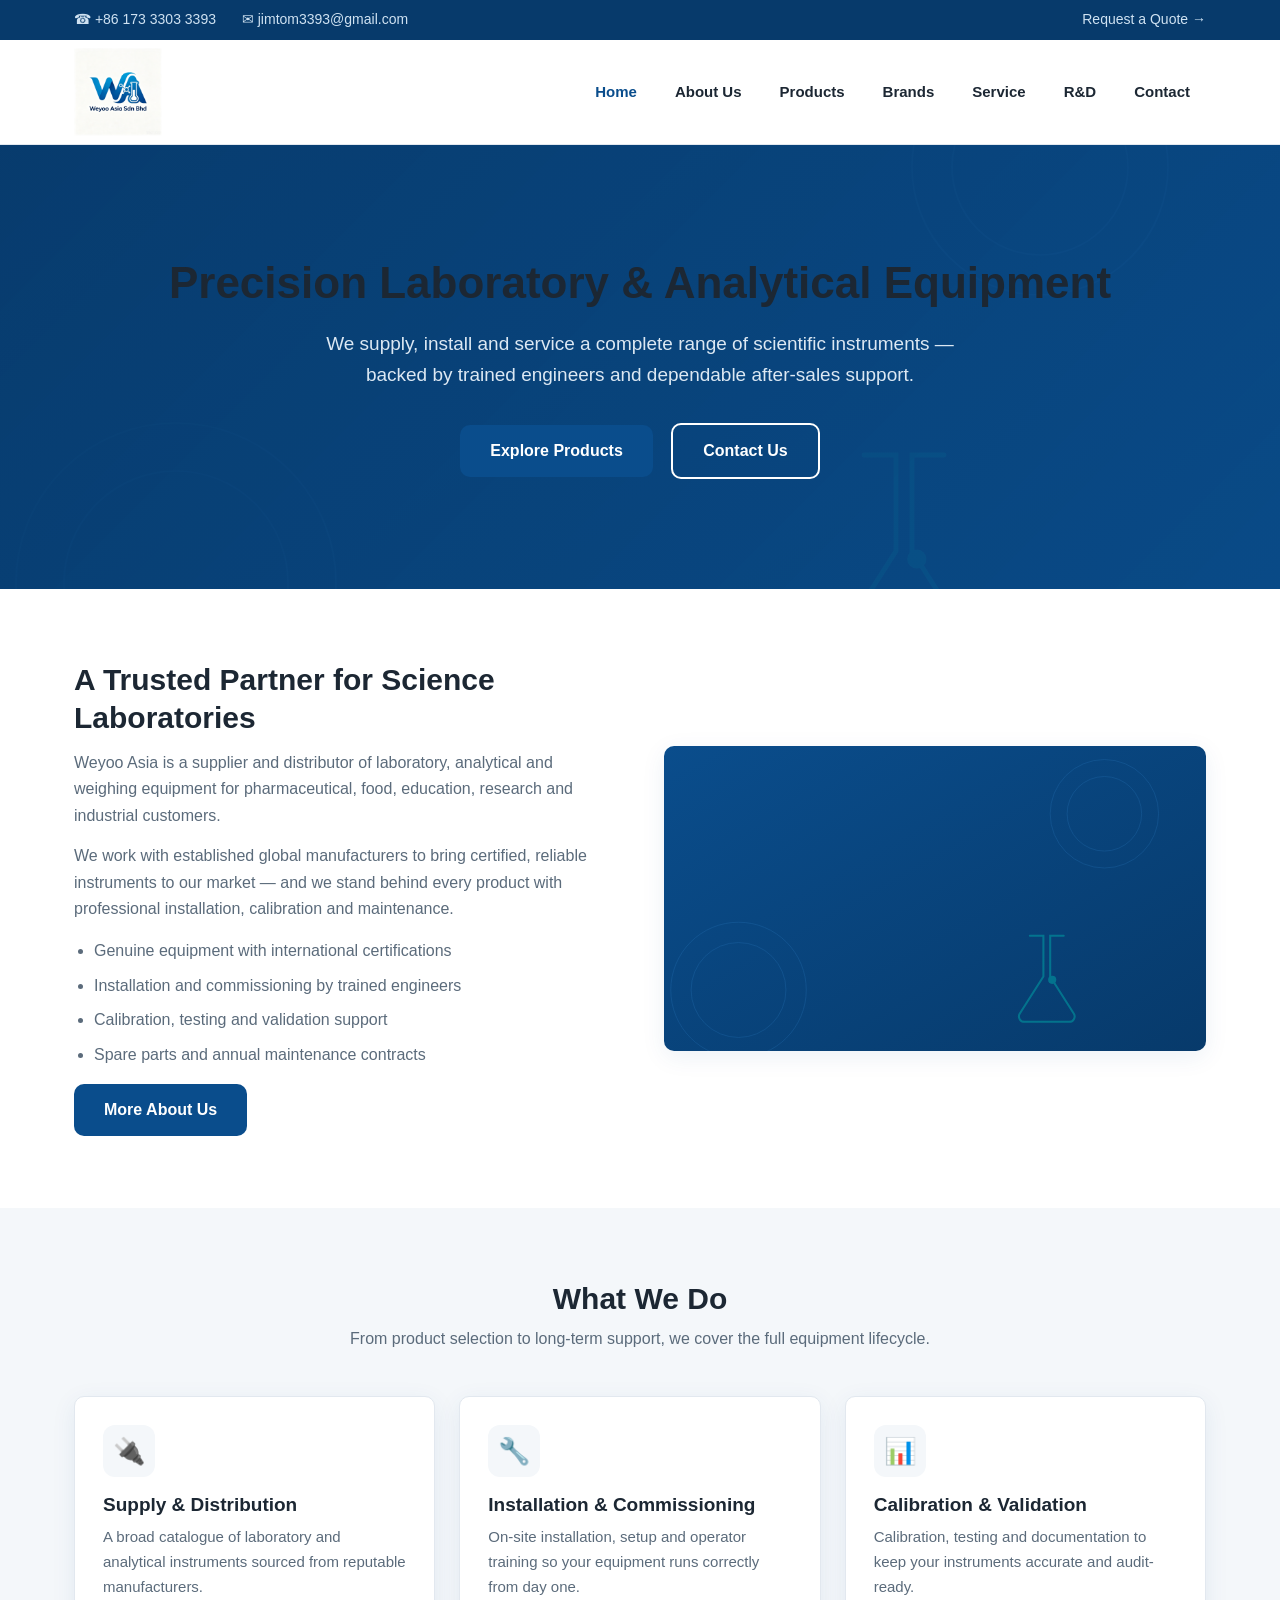
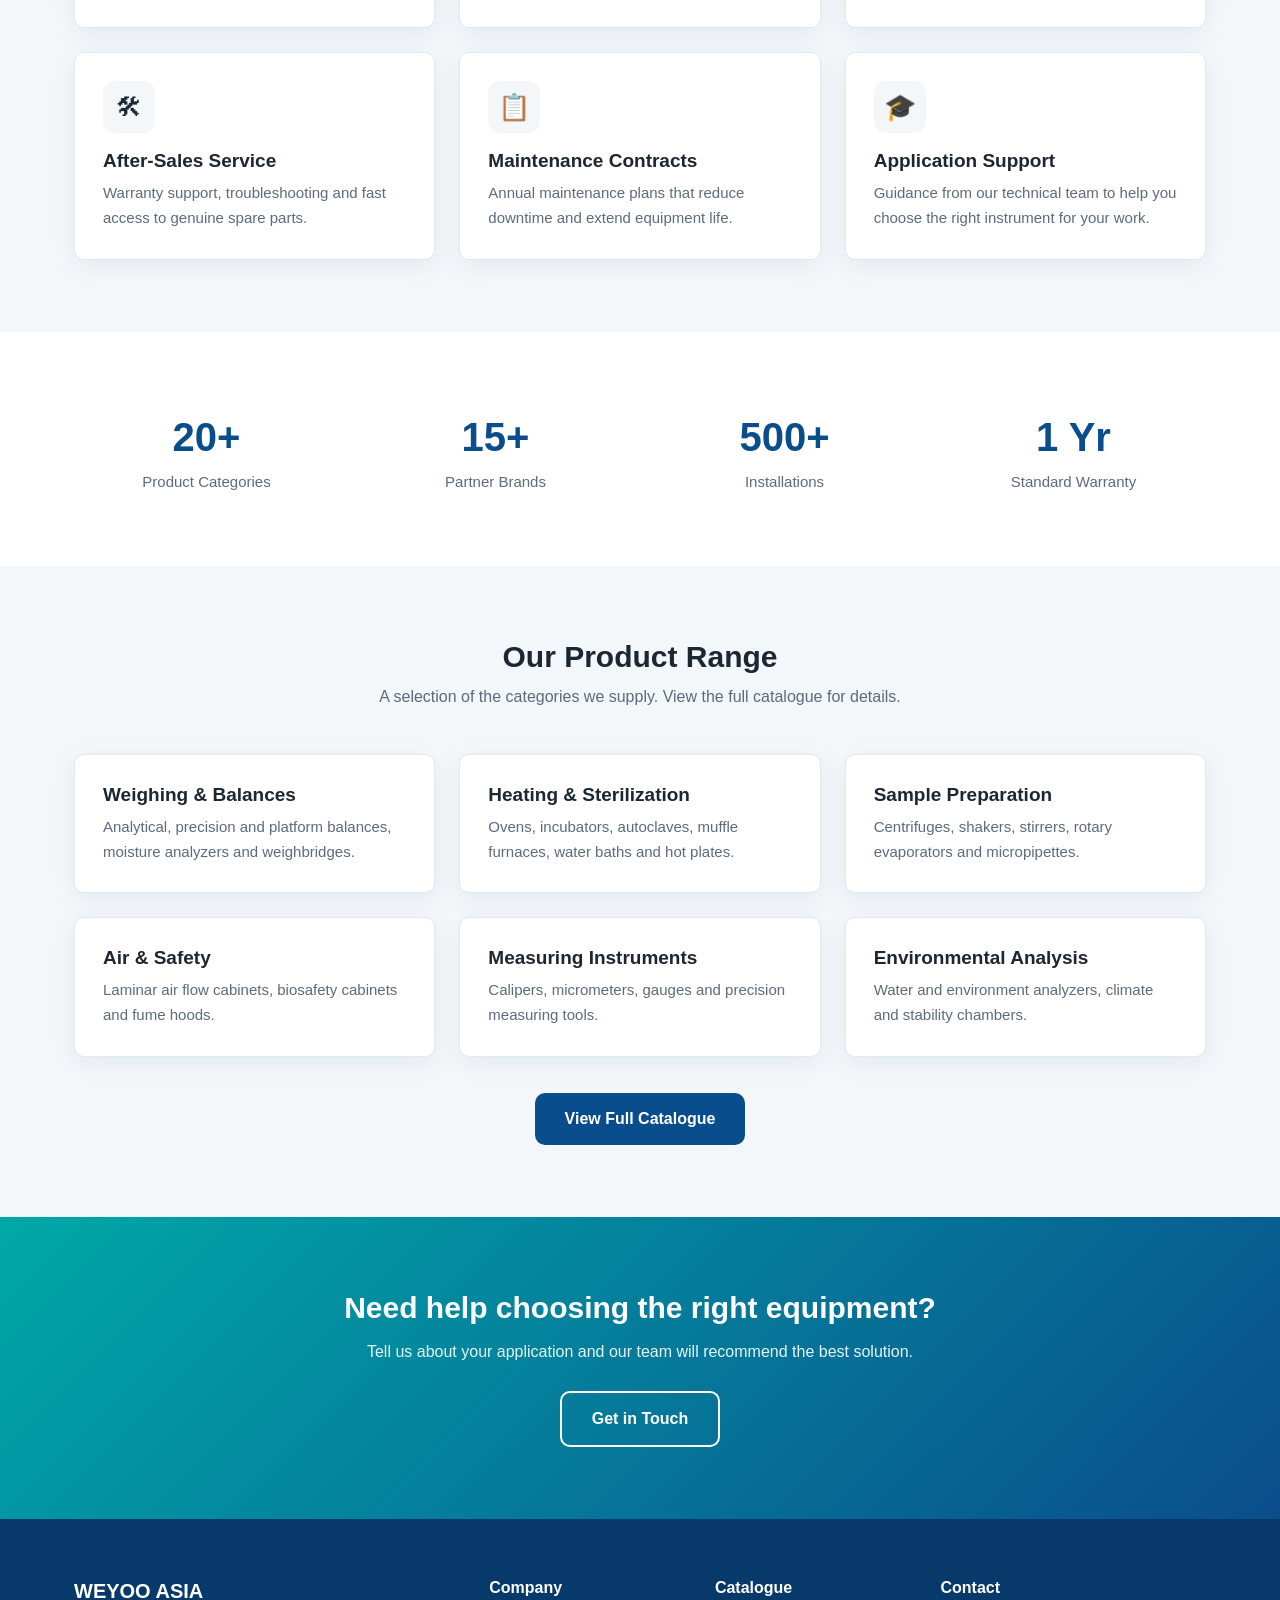
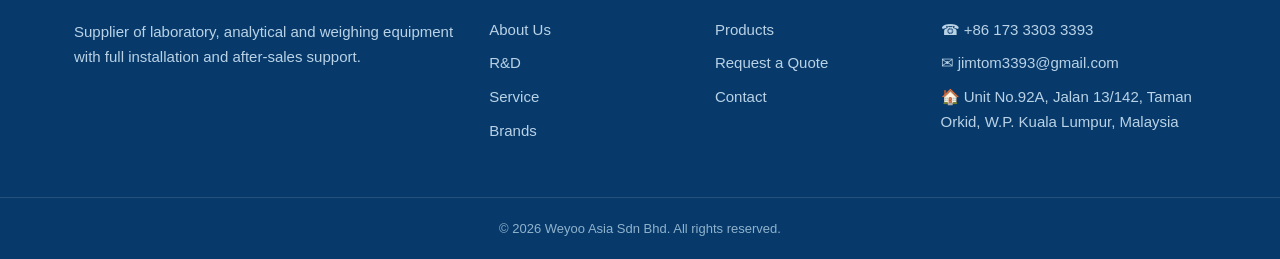
==== index.html @ 928137fc "Initial website for Weyoo Asia" ====
<!DOCTYPE html>
<html lang="en">
<head>
  <meta charset="UTF-8" />
  <meta name="viewport" content="width=device-width, initial-scale=1.0" />
  <title>Weyoo Asia — Laboratory & Analytical Equipment Supplier</title>
  <meta name="description" content="Weyoo Asia supplies laboratory, analytical and weighing equipment with installation, calibration and after-sales service." />
  <link rel="icon" href="assets/logo.png" />
  <link rel="stylesheet" href="css/style.css" />
</head>
<body>

  <!-- Top bar -->
  <div class="topbar">
    <div class="container">
      <div class="tb-contact">
        <span>&#9742; +86 173 3303 3393</span>
        <span>&#9993; jimtom3393@gmail.com</span>
      </div>
      <div><a href="contact.html">Request a Quote &rarr;</a></div>
    </div>
  </div>

  <!-- Header -->
  <header class="site-header">
    <div class="container">
      <a class="logo" href="index.html">
        <img src="assets/logo.png" alt="Weyoo Asia logo" />
      </a>
      <button class="nav-toggle" aria-label="Menu">&#9776;</button>
      <nav class="nav">
        <a href="index.html">Home</a>
        <a href="about.html">About Us</a>
        <a href="products.html">Products</a>
        <a href="brands.html">Brands</a>
        <a href="service.html">Service</a>
        <a href="research-and-development.html">R&amp;D</a>
        <a href="contact.html">Contact</a>
      </nav>
    </div>
  </header>

  <!-- Hero -->
  <section class="hero">
    <div class="container">
      <h1>Precision Laboratory &amp; Analytical Equipment</h1>
      <p>We supply, install and service a complete range of scientific instruments — backed by trained engineers and dependable after-sales support.</p>
      <a class="btn" href="products.html">Explore Products</a>
      <a class="btn ghost" href="contact.html">Contact Us</a>
    </div>
  </section>

  <!-- About intro -->
  <section>
    <div class="container split">
      <div>
        <h2>A Trusted Partner for Science Laboratories</h2>
        <p>Weyoo Asia is a supplier and distributor of laboratory, analytical and weighing equipment for pharmaceutical, food, education, research and industrial customers.</p>
        <p>We work with established global manufacturers to bring certified, reliable instruments to our market — and we stand behind every product with professional installation, calibration and maintenance.</p>
        <ul>
          <li>Genuine equipment with international certifications</li>
          <li>Installation and commissioning by trained engineers</li>
          <li>Calibration, testing and validation support</li>
          <li>Spare parts and annual maintenance contracts</li>
        </ul>
        <a class="btn" href="about.html">More About Us</a>
      </div>
      <div>
        <img src="assets/hero.svg" alt="Laboratory equipment" />
      </div>
    </div>
  </section>

  <!-- Services -->
  <section class="bg-soft">
    <div class="container">
      <h2 class="section-title">What We Do</h2>
      <p class="section-sub">From product selection to long-term support, we cover the full equipment lifecycle.</p>
      <div class="grid grid-3">
        <div class="card">
          <div class="icon">&#128268;</div>
          <h3>Supply &amp; Distribution</h3>
          <p>A broad catalogue of laboratory and analytical instruments sourced from reputable manufacturers.</p>
        </div>
        <div class="card">
          <div class="icon">&#128295;</div>
          <h3>Installation &amp; Commissioning</h3>
          <p>On-site installation, setup and operator training so your equipment runs correctly from day one.</p>
        </div>
        <div class="card">
          <div class="icon">&#128202;</div>
          <h3>Calibration &amp; Validation</h3>
          <p>Calibration, testing and documentation to keep your instruments accurate and audit-ready.</p>
        </div>
        <div class="card">
          <div class="icon">&#128736;</div>
          <h3>After-Sales Service</h3>
          <p>Warranty support, troubleshooting and fast access to genuine spare parts.</p>
        </div>
        <div class="card">
          <div class="icon">&#128203;</div>
          <h3>Maintenance Contracts</h3>
          <p>Annual maintenance plans that reduce downtime and extend equipment life.</p>
        </div>
        <div class="card">
          <div class="icon">&#127891;</div>
          <h3>Application Support</h3>
          <p>Guidance from our technical team to help you choose the right instrument for your work.</p>
        </div>
      </div>
    </div>
  </section>

  <!-- Stats -->
  <section>
    <div class="container">
      <div class="stats">
        <div class="stat"><div class="num">20+</div><div class="label">Product Categories</div></div>
        <div class="stat"><div class="num">15+</div><div class="label">Partner Brands</div></div>
        <div class="stat"><div class="num">500+</div><div class="label">Installations</div></div>
        <div class="stat"><div class="num">1 Yr</div><div class="label">Standard Warranty</div></div>
      </div>
    </div>
  </section>

  <!-- Product preview -->
  <section class="bg-soft">
    <div class="container">
      <h2 class="section-title">Our Product Range</h2>
      <p class="section-sub">A selection of the categories we supply. View the full catalogue for details.</p>
      <div class="grid grid-3">
        <div class="card"><h3>Weighing &amp; Balances</h3><p>Analytical, precision and platform balances, moisture analyzers and weighbridges.</p></div>
        <div class="card"><h3>Heating &amp; Sterilization</h3><p>Ovens, incubators, autoclaves, muffle furnaces, water baths and hot plates.</p></div>
        <div class="card"><h3>Sample Preparation</h3><p>Centrifuges, shakers, stirrers, rotary evaporators and micropipettes.</p></div>
        <div class="card"><h3>Air &amp; Safety</h3><p>Laminar air flow cabinets, biosafety cabinets and fume hoods.</p></div>
        <div class="card"><h3>Measuring Instruments</h3><p>Calipers, micrometers, gauges and precision measuring tools.</p></div>
        <div class="card"><h3>Environmental Analysis</h3><p>Water and environment analyzers, climate and stability chambers.</p></div>
      </div>
      <p style="text-align:center;margin-top:36px;"><a class="btn" href="products.html">View Full Catalogue</a></p>
    </div>
  </section>

  <!-- CTA -->
  <section class="cta-band">
    <div class="container">
      <h2>Need help choosing the right equipment?</h2>
      <p>Tell us about your application and our team will recommend the best solution.</p>
      <a class="btn ghost" href="contact.html">Get in Touch</a>
    </div>
  </section>

  <!-- Footer -->
  <footer class="site-footer">
    <div class="container">
      <div>
        <div class="footer-logo">WEYOO ASIA</div>
        <p>Supplier of laboratory, analytical and weighing equipment with full installation and after-sales support.</p>
      </div>
      <div>
        <h4>Company</h4>
        <ul>
          <li><a href="about.html">About Us</a></li>
          <li><a href="research-and-development.html">R&amp;D</a></li>
          <li><a href="service.html">Service</a></li>
          <li><a href="brands.html">Brands</a></li>
        </ul>
      </div>
      <div>
        <h4>Catalogue</h4>
        <ul>
          <li><a href="products.html">Products</a></li>
          <li><a href="contact.html">Request a Quote</a></li>
          <li><a href="contact.html">Contact</a></li>
        </ul>
      </div>
      <div>
        <h4>Contact</h4>
        <ul>
          <li>&#9742; +86 173 3303 3393</li>
          <li>&#9993; jimtom3393@gmail.com</li>
          <li>&#127968; Unit No.92A, Jalan 13/142, Taman Orkid, W.P. Kuala Lumpur, Malaysia</li>
        </ul>
      </div>
    </div>
    <div class="footer-bottom">
      &copy; <span class="js-year">2026</span> Weyoo Asia Sdn Bhd. All rights reserved.
    </div>
  </footer>

  <script src="js/main.js"></script>
</body>
</html>
---- css/style.css ----
/* ===== Base ===== */
:root {
  --brand: #0a4d8c;
  --brand-dark: #073a6b;
  --brand-light: #2f7fc4;
  --accent: #00a8a8;
  --ink: #1c2733;
  --muted: #5b6b7b;
  --bg: #ffffff;
  --bg-soft: #f4f7fa;
  --border: #e2e8ef;
  --radius: 10px;
  --shadow: 0 6px 24px rgba(10, 77, 140, 0.08);
  --max: 1180px;
}

* { box-sizing: border-box; margin: 0; padding: 0; }

html { scroll-behavior: smooth; }

body {
  font-family: "Segoe UI", "Helvetica Neue", Arial, "PingFang SC", "Microsoft YaHei", sans-serif;
  color: var(--ink);
  background: var(--bg);
  line-height: 1.65;
  -webkit-font-smoothing: antialiased;
}

img { max-width: 100%; display: block; }

a { color: var(--brand); text-decoration: none; }
a:hover { color: var(--brand-light); }

.container { max-width: var(--max); margin: 0 auto; padding: 0 24px; }

section { padding: 72px 0; }

h1, h2, h3 { line-height: 1.25; color: var(--ink); }
h2.section-title {
  font-size: 30px;
  text-align: center;
  margin-bottom: 8px;
}
.section-sub {
  text-align: center;
  color: var(--muted);
  max-width: 620px;
  margin: 0 auto 44px;
}

.btn {
  display: inline-block;
  background: var(--brand);
  color: #fff;
  padding: 13px 30px;
  border-radius: var(--radius);
  font-weight: 600;
  transition: background .2s, transform .2s;
}
.btn:hover { background: var(--brand-dark); color: #fff; transform: translateY(-2px); }
.btn.ghost {
  background: transparent;
  border: 2px solid #fff;
  color: #fff;
}
.btn.ghost:hover { background: #fff; color: var(--brand); }

/* ===== Top bar ===== */
.topbar {
  background: var(--brand-dark);
  color: #cfe2f2;
  font-size: 14px;
}
.topbar .container {
  display: flex;
  justify-content: space-between;
  align-items: center;
  height: 40px;
  flex-wrap: wrap;
}
.topbar a { color: #cfe2f2; }
.topbar a:hover { color: #fff; }
.topbar .tb-contact span { margin-right: 22px; }

/* ===== Header / Nav ===== */
.site-header {
  position: sticky;
  top: 0;
  background: #fff;
  border-bottom: 1px solid var(--border);
  z-index: 100;
}
.site-header .container {
  display: flex;
  align-items: center;
  justify-content: space-between;
  height: 104px;
}
.logo { display: flex; align-items: center; gap: 12px; }
.logo img { height: 88px; width: auto; }

.nav { display: flex; gap: 6px; }
.nav a {
  padding: 10px 16px;
  font-weight: 600;
  font-size: 15px;
  color: var(--ink);
  border-radius: 8px;
}
.nav a:hover { background: var(--bg-soft); color: var(--brand); }
.nav a.active { color: var(--brand); }

.nav-toggle {
  display: none;
  background: none;
  border: none;
  font-size: 26px;
  color: var(--brand);
  cursor: pointer;
}

/* ===== Hero ===== */
.hero {
  background: linear-gradient(135deg, rgba(7,58,107,.92), rgba(10,77,140,.82)),
    url("../assets/hero.svg") center/cover no-repeat;
  color: #fff;
  text-align: center;
  padding: 110px 0;
}
.hero h1 { font-size: 44px; margin-bottom: 18px; }
.hero p { font-size: 19px; color: #dce8f3; max-width: 680px; margin: 0 auto 32px; }
.hero .btn + .btn { margin-left: 14px; }

.page-hero {
  background: linear-gradient(135deg, var(--brand-dark), var(--brand));
  color: #fff;
  padding: 64px 0;
  text-align: center;
}
.page-hero h1 { font-size: 36px; }
.page-hero p { color: #cfe2f2; margin-top: 8px; }
.breadcrumb { font-size: 14px; color: #aecbe5; margin-top: 10px; }
.breadcrumb a { color: #aecbe5; }

/* ===== Cards / grids ===== */
.grid { display: grid; gap: 24px; }
.grid-3 { grid-template-columns: repeat(3, 1fr); }
.grid-4 { grid-template-columns: repeat(4, 1fr); }
.grid-2 { grid-template-columns: repeat(2, 1fr); }

.card {
  background: #fff;
  border: 1px solid var(--border);
  border-radius: var(--radius);
  padding: 28px;
  box-shadow: var(--shadow);
  transition: transform .2s, box-shadow .2s;
}
.card:hover { transform: translateY(-4px); box-shadow: 0 12px 32px rgba(10,77,140,.14); }
.card .icon {
  width: 52px; height: 52px;
  background: var(--bg-soft);
  border-radius: 12px;
  display: flex; align-items: center; justify-content: center;
  font-size: 26px;
  margin-bottom: 16px;
}
.card h3 { font-size: 19px; margin-bottom: 8px; }
.card p { color: var(--muted); font-size: 15px; }

/* ===== Product categories ===== */
.cat-grid { display: grid; grid-template-columns: repeat(3, 1fr); gap: 20px; }
.cat {
  border: 1px solid var(--border);
  border-radius: var(--radius);
  padding: 22px 24px;
  background: #fff;
  transition: border-color .2s, box-shadow .2s;
}
.cat:hover { border-color: var(--brand-light); box-shadow: var(--shadow); }
.cat h3 { font-size: 17px; color: var(--brand); margin-bottom: 8px; }
.cat ul { list-style: none; }
.cat li { color: var(--muted); font-size: 14px; padding: 3px 0 3px 16px; position: relative; }
.cat li::before { content: "›"; position: absolute; left: 0; color: var(--brand-light); }

/* ===== Split section ===== */
.split { display: grid; grid-template-columns: 1fr 1fr; gap: 48px; align-items: center; }
.split img { border-radius: var(--radius); box-shadow: var(--shadow); }
.split h2 { font-size: 30px; margin-bottom: 14px; }
.split p { color: var(--muted); margin-bottom: 14px; }
.split ul { margin: 16px 0; padding-left: 20px; color: var(--muted); }
.split ul li { margin-bottom: 8px; }

.bg-soft { background: var(--bg-soft); }

/* ===== Stats ===== */
.stats { display: grid; grid-template-columns: repeat(4, 1fr); gap: 24px; text-align: center; }
.stat .num { font-size: 40px; font-weight: 800; color: var(--brand); }
.stat .label { color: var(--muted); font-size: 15px; }

/* ===== Brands ===== */
.brand-grid { display: grid; grid-template-columns: repeat(4, 1fr); gap: 20px; }
.brand-item {
  border: 1px solid var(--border);
  border-radius: var(--radius);
  padding: 24px 20px;
  text-align: center;
  background: #fff;
  height: 130px;
  display: flex;
  align-items: center;
  justify-content: center;
  transition: border-color .2s, box-shadow .2s, transform .2s;
}
.brand-item:hover { border-color: var(--brand-light); box-shadow: var(--shadow); transform: translateY(-3px); }
.brand-item img { max-height: 80px; max-width: 100%; width: auto; object-fit: contain; }

/* ===== CTA band ===== */
.cta-band {
  background: linear-gradient(135deg, var(--accent), var(--brand));
  color: #fff;
  text-align: center;
}
.cta-band h2 { font-size: 30px; color: #fff; margin-bottom: 12px; }
.cta-band p { color: #e4f6f6; margin-bottom: 26px; }

/* ===== Contact ===== */
.contact-grid { display: grid; grid-template-columns: 1fr 1.2fr; gap: 40px; }
.info-list { list-style: none; }
.info-list li { display: flex; gap: 14px; margin-bottom: 22px; }
.info-list .ico { font-size: 22px; }
.info-list strong { display: block; color: var(--ink); }
.info-list span { color: var(--muted); }

form .field { margin-bottom: 18px; }
form label { display: block; font-weight: 600; margin-bottom: 6px; font-size: 14px; }
form input, form textarea, form select {
  width: 100%;
  padding: 12px 14px;
  border: 1px solid var(--border);
  border-radius: 8px;
  font-family: inherit;
  font-size: 15px;
}
form input:focus, form textarea:focus, form select:focus {
  outline: none;
  border-color: var(--brand-light);
}
form textarea { min-height: 130px; resize: vertical; }
.form-note { font-size: 13px; color: var(--muted); margin-top: 10px; }

/* ===== Footer ===== */
.site-footer {
  background: var(--brand-dark);
  color: #b9d2e6;
  padding: 56px 0 0;
  font-size: 15px;
}
.site-footer .container { display: grid; grid-template-columns: 2fr 1fr 1fr 1.4fr; gap: 36px; }
.site-footer h4 { color: #fff; margin-bottom: 16px; font-size: 16px; }
.site-footer a { color: #b9d2e6; }
.site-footer a:hover { color: #fff; }
.site-footer ul { list-style: none; }
.site-footer ul li { margin-bottom: 9px; }
.footer-logo { font-weight: 800; font-size: 20px; color: #fff; margin-bottom: 12px; }
.footer-bottom {
  border-top: 1px solid rgba(255,255,255,.12);
  margin-top: 44px;
  padding: 20px 0;
  text-align: center;
  font-size: 13px;
  color: #8fb2cc;
}

/* ===== Responsive ===== */
@media (max-width: 900px) {
  .grid-3, .grid-4, .cat-grid, .stats { grid-template-columns: repeat(2, 1fr); }
  .brand-grid { grid-template-columns: repeat(3, 1fr); }
  .split, .contact-grid { grid-template-columns: 1fr; }
  .site-footer .container { grid-template-columns: 1fr 1fr; }
  .nav {
    position: absolute;
    top: 104px; left: 0; right: 0;
    background: #fff;
    flex-direction: column;
    padding: 12px 24px;
    border-bottom: 1px solid var(--border);
    display: none;
  }
  .nav.open { display: flex; }
  .nav-toggle { display: block; }
  .hero h1 { font-size: 32px; }
  .topbar .tb-contact { display: none; }
}
@media (max-width: 560px) {
  .grid-3, .grid-4, .cat-grid, .stats, .brand-grid { grid-template-columns: 1fr; }
  .site-footer .container { grid-template-columns: 1fr; }
  section { padding: 52px 0; }
}
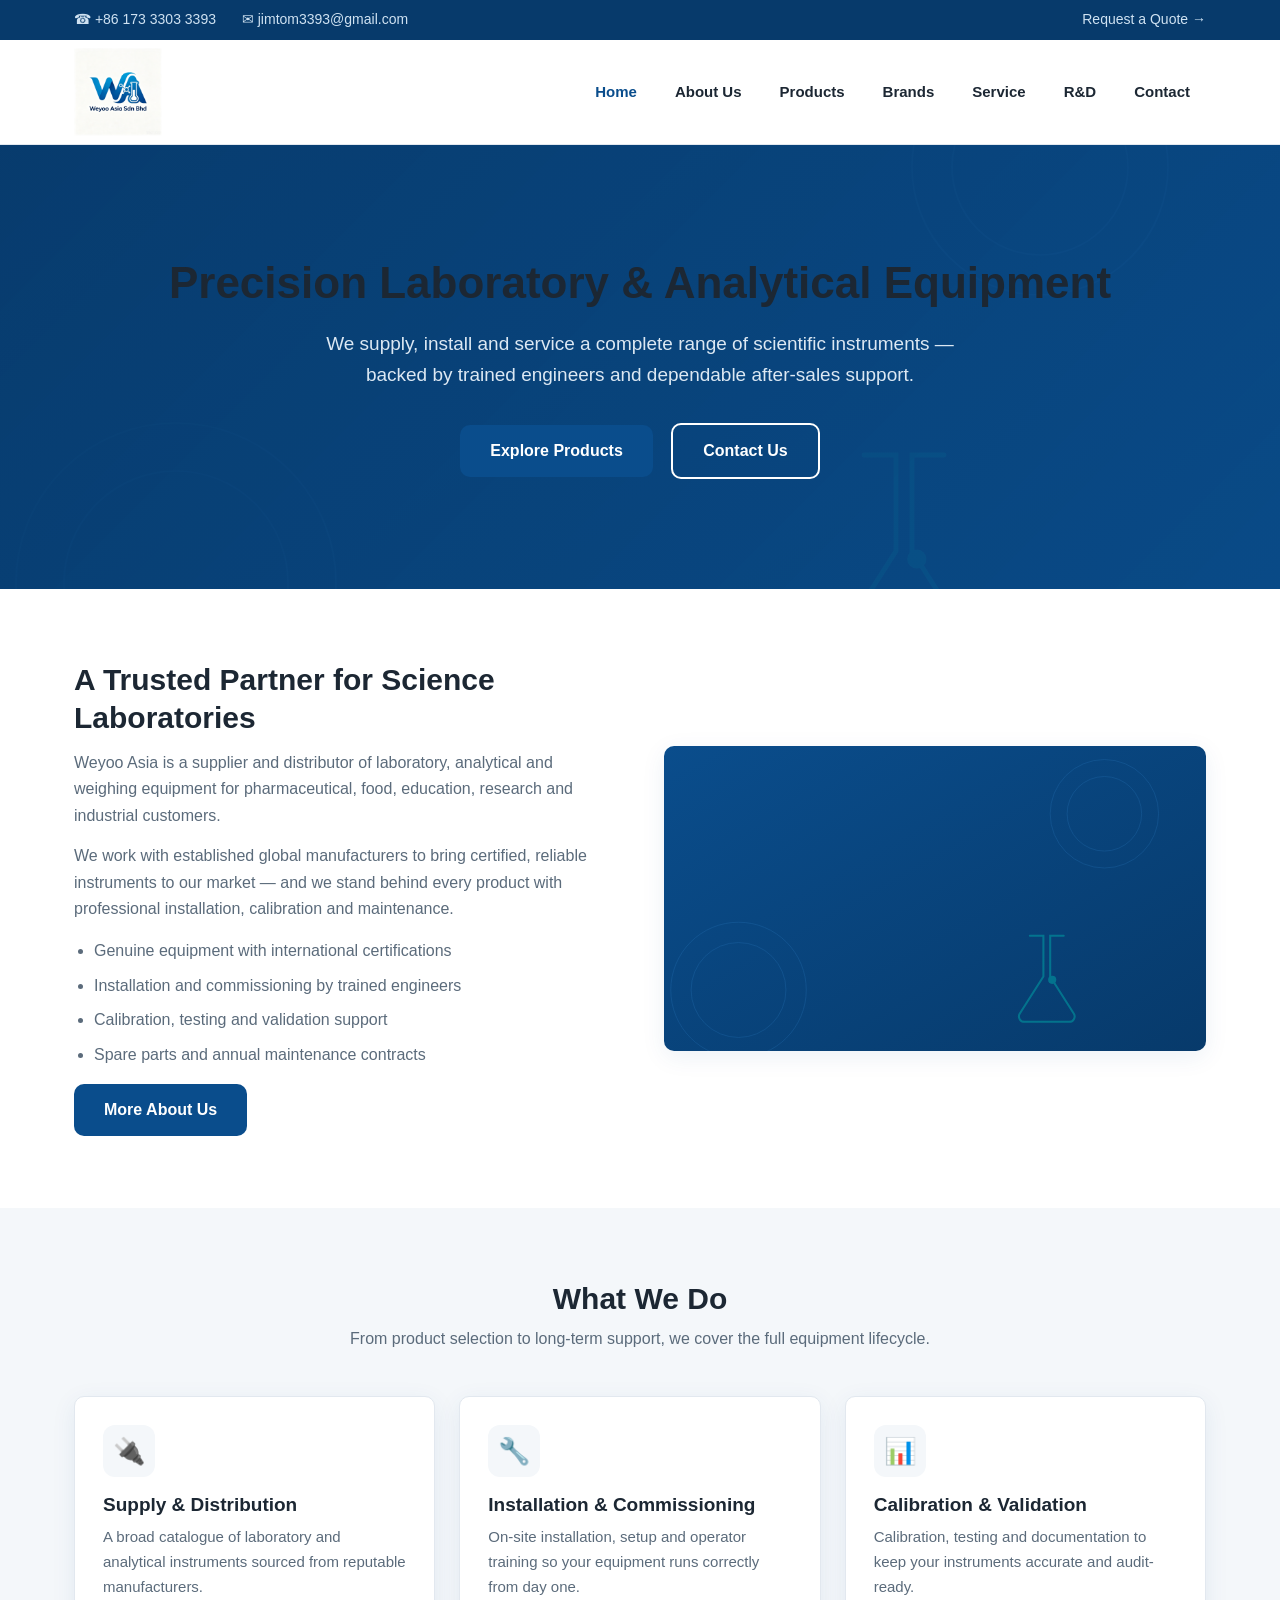
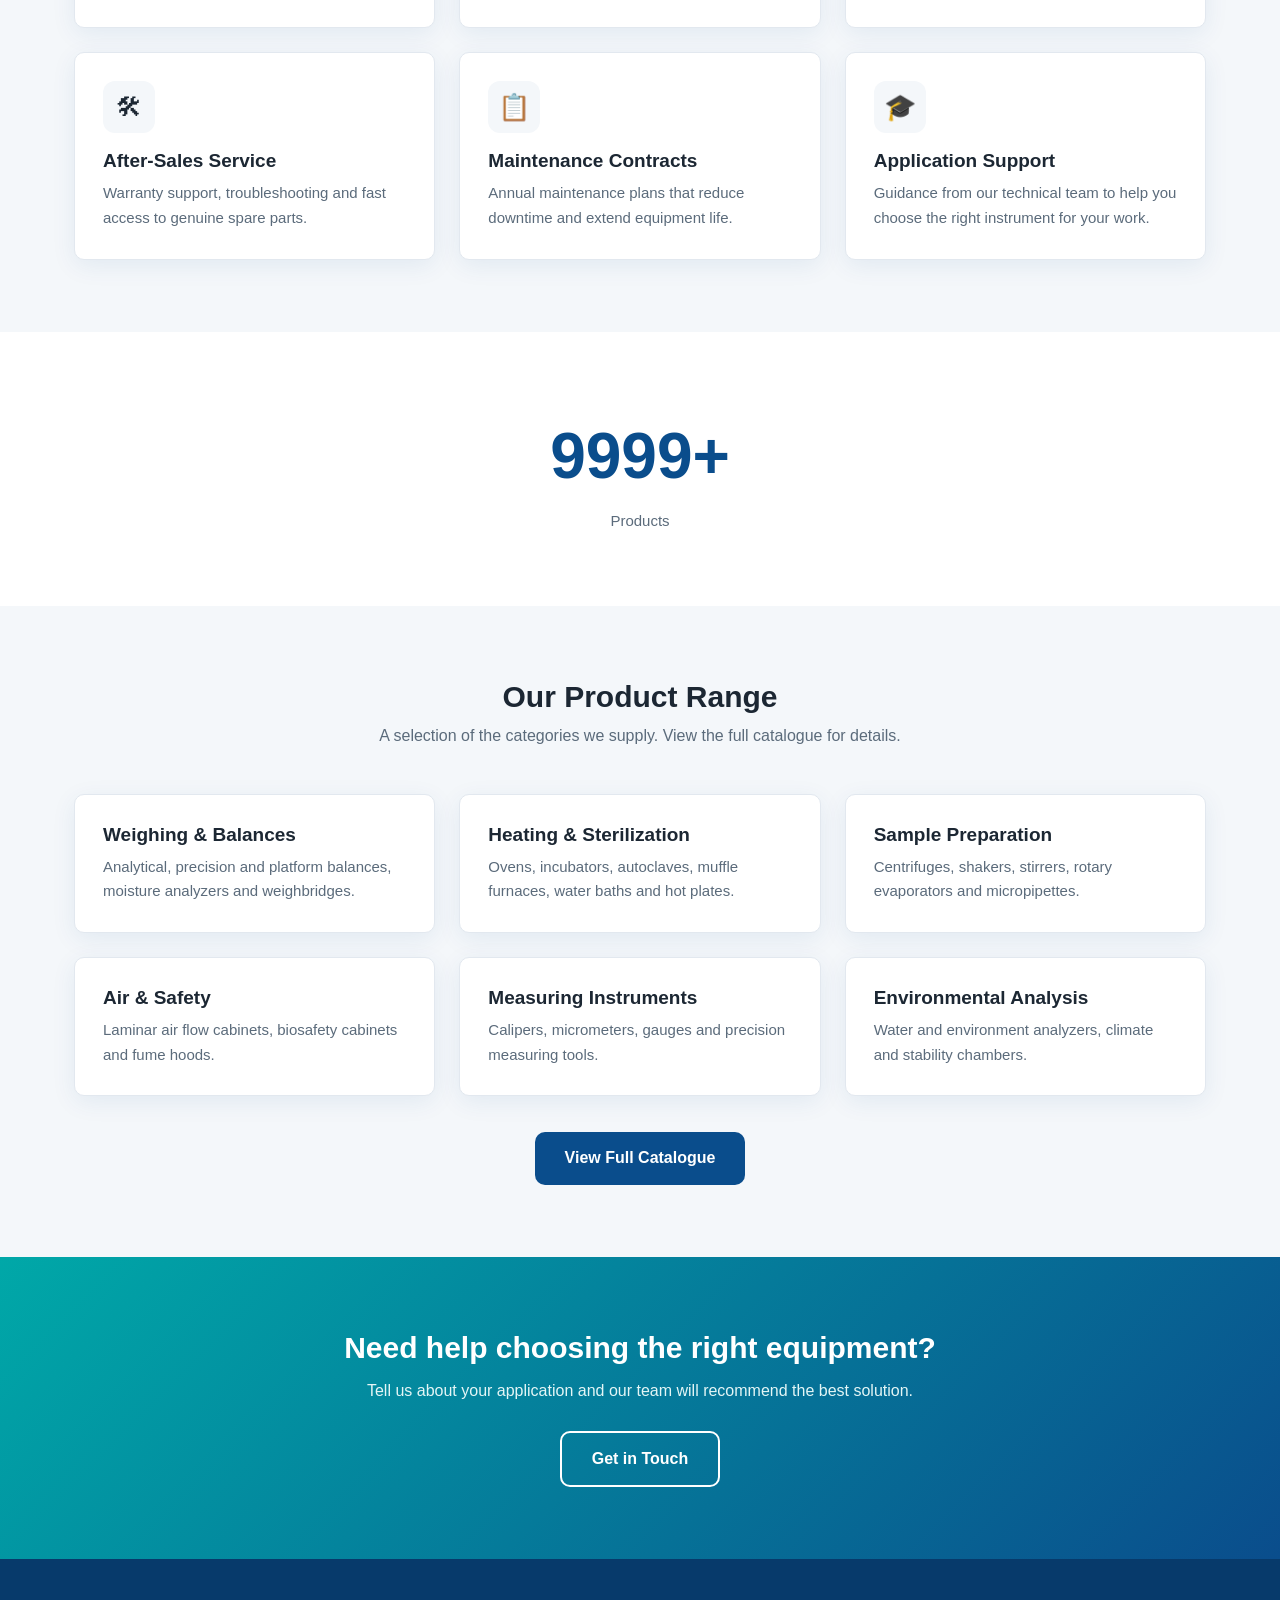
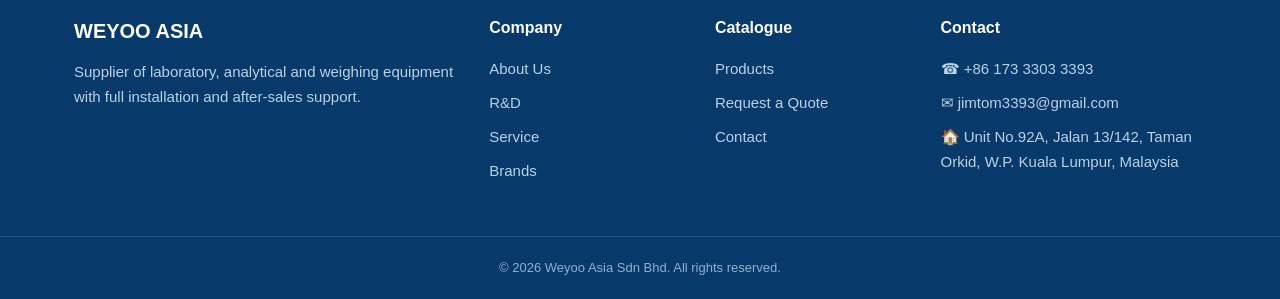
==== commit b7e3e891: "Update homepage stats: show single Products count (9999+)" ====
--- a/index.html
+++ b/index.html
@@ -114,11 +114,8 @@
   <!-- Stats -->
   <section>
     <div class="container">
-      <div class="stats">
-        <div class="stat"><div class="num">20+</div><div class="label">Product Categories</div></div>
-        <div class="stat"><div class="num">15+</div><div class="label">Partner Brands</div></div>
-        <div class="stat"><div class="num">500+</div><div class="label">Installations</div></div>
-        <div class="stat"><div class="num">1 Yr</div><div class="label">Standard Warranty</div></div>
+      <div class="stats stats-single">
+        <div class="stat"><div class="num">9999+</div><div class="label">Products</div></div>
       </div>
     </div>
   </section>
--- a/css/style.css
+++ b/css/style.css
@@ -195,6 +195,8 @@
 
 /* ===== Stats ===== */
 .stats { display: grid; grid-template-columns: repeat(4, 1fr); gap: 24px; text-align: center; }
+.stats.stats-single { grid-template-columns: 1fr; }
+.stats.stats-single .stat .num { font-size: 64px; }
 .stat .num { font-size: 40px; font-weight: 800; color: var(--brand); }
 .stat .label { color: var(--muted); font-size: 15px; }
 
